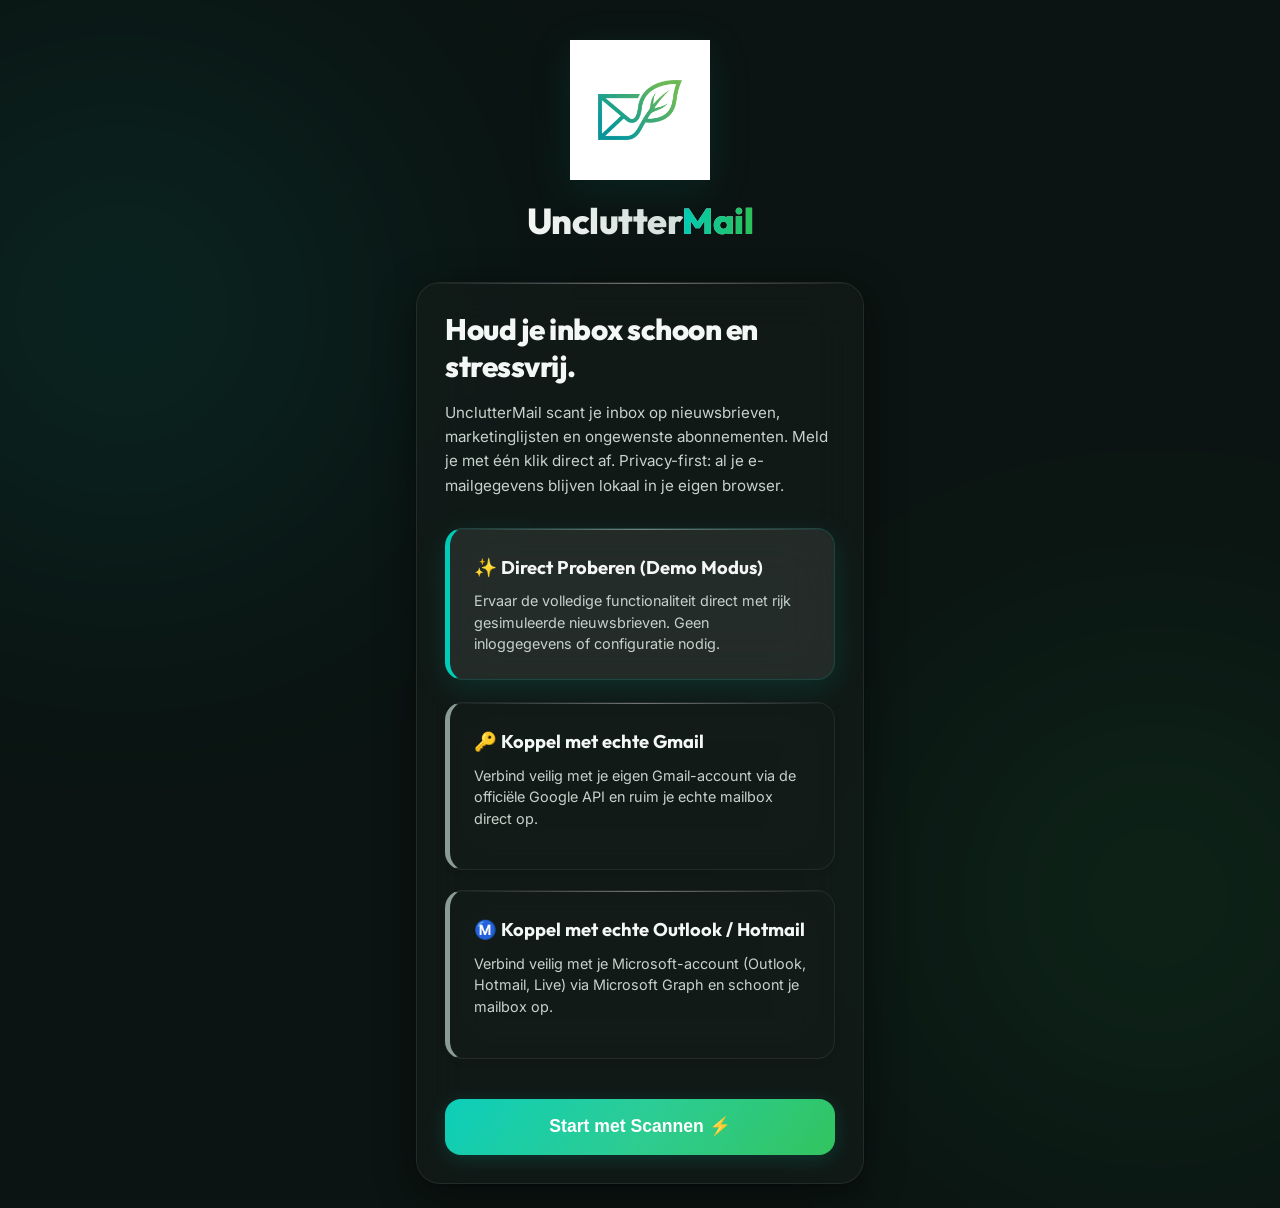
==== index.html @ 7c535f69 "Voeg directe en proactieve Microsoft-foutdiagnose toe bij mislukte of gecancelde Outlook authenticat" ====
<!DOCTYPE html>
<html lang="nl">
<head>
  <meta charset="UTF-8">
  <meta name="viewport" content="width=device-width, initial-scale=1.0">
  <title>UnclutterMail - Jouw Mailbox Nieuwsbrief Scrubber</title>
  <meta name="description" content="Meld je met één klik af van alle ongewenste nieuwsbrieven en herstel je digitale rust. Snel, lokaal en 100% veilig.">
  <link rel="stylesheet" href="styles.css">
  <!-- Google Identity Services SDK voor Gmail integratie -->
  <script src="https://accounts.google.com/gsi/client" async defer></script>
  <!-- Google APIs Client Library voor API interactie zonder CORS-blokkades -->
  <script src="https://apis.google.com/js/api.js" async defer></script>
  <!-- Microsoft Authentication Library (MSAL Browser) voor Live/Outlook integratie -->
  <script src="https://alcdn.msauth.net/browser/2.38.0/js/msal-browser.min.js"></script>
</head>
<body>

  <!-- Confetti Animatie Laag -->
  <div id="confetti-container" class="confetti-layer"></div>

  <div class="app-container">
    
    <!-- Hoofd Header -->
    <header style="display: none;">
      <div class="logo-container">
        <img src="logo.png" alt="UnclutterMail Logo" class="logo-icon-img">
        <div class="logo-text">Unclutter<span>Mail</span></div>
      </div>
      <div style="display: flex; align-items: center; gap: 1rem;">
        <div id="active-mode-badge" class="mode-badge demo">
          <span class="badge-dot">●</span> <span class="badge-text">Demo Modus</span>
        </div>
        <button id="btn-disconnect" class="btn btn-disconnect" style="display: none; padding: 0.4rem 0.8rem; font-size: 0.8rem; border-radius: 10px;">
          Ontkoppelen
        </button>
      </div>
    </header>

    <main>
      
      <!-- 1. WELKOM / CONNECTIE SCHERM -->
      <section id="screen-welcome" class="screen active">
        <div class="logo-hero-container">
          <img src="logo.png" alt="UnclutterMail Logo" class="logo-hero-img">
          <div class="logo-hero-text">Unclutter<span>Mail</span></div>
        </div>

        <div class="glass-card welcome-card">
          <div class="welcome-info">
            <h1>Houd je inbox schoon en stressvrij.</h1>
            <p>
              UnclutterMail scant je inbox op nieuwsbrieven, marketinglijsten en ongewenste abonnementen. Meld je met één klik direct af. Privacy-first: al je e-mailgegevens blijven lokaal in je eigen browser.
            </p>

            <div class="options-panel">
              <!-- OPTIE 1: DEMO MODUS -->
              <div id="opt-demo" class="glass-card auth-option active" style="padding: 1.5rem; cursor: pointer;">
                <div class="auth-title">✨ Direct Proberen (Demo Modus)</div>
                <div class="auth-desc" style="margin-bottom: 0;">
                  Ervaar de volledige functionaliteit direct met rijk gesimuleerde nieuwsbrieven. Geen inloggegevens of configuratie nodig.
                </div>
              </div>

              <!-- OPTIE 2: ECHTE GMAIL KOPPELING -->
              <div id="opt-gmail" class="glass-card auth-option" style="padding: 1.5rem; cursor: pointer;">
                <div class="auth-title">🔑 Koppel met echte Gmail</div>
                <div class="auth-desc" style="margin-bottom: 1rem;">
                  Verbind veilig met je eigen Gmail-account via de officiële Google API en ruim je echte mailbox direct op.
                </div>
                <div id="gmail-setup-fields" style="display: none; animation: fadeIn 0.3s ease-out;">
                  <div class="form-group" style="margin-bottom: 1rem;">
                    <label for="gmail-email-address">Jouw Gmail-adres</label>
                    <div class="input-wrapper">
                      <input type="email" id="gmail-email-address" placeholder="voorbeeld@gmail.com">
                    </div>
                  </div>
                  
                  <div id="gmail-advanced-fields" style="display: none; margin-top: 1rem; border-top: 1px dashed rgba(255,255,255,0.1); padding-top: 1rem;">
                    <div class="form-group" style="margin-bottom: 1rem;">
                      <label for="gmail-client-id">Google OAuth Client-ID (Optioneel)</label>
                      <div class="input-wrapper">
                        <input type="text" id="gmail-client-id" placeholder="Standaard ingebouwde ID actief">
                      </div>
                      <p style="font-size: 0.75rem; color: var(--text-muted); margin-top: 0.35rem;">
                        Laat leeg om de ingebouwde standaard Client-ID te gebruiken. Vul in als je je eigen Google Cloud project wilt koppelen.
                      </p>
                    </div>
                  </div>

                  <div class="advanced-settings-link" data-target="gmail-advanced-fields" style="font-size: 0.8rem; color: var(--color-primary); cursor: pointer; display: inline-flex; align-items: center; gap: 0.25rem; font-weight: 500; margin-top: 0.5rem;">
                    <span>⚙️</span> <span class="toggle-text">Geavanceerde Instellingen</span>
                  </div>
                </div>
              </div>

              <!-- OPTIE 3: ECHTE OUTLOOK KOPPELING -->
              <div id="opt-outlook" class="glass-card auth-option" style="padding: 1.5rem; cursor: pointer;">
                <div class="auth-title">Ⓜ️ Koppel met echte Outlook / Hotmail</div>
                <div class="auth-desc" style="margin-bottom: 1rem;">
                  Verbind veilig met je Microsoft-account (Outlook, Hotmail, Live) via Microsoft Graph en schoont je mailbox op.
                </div>
                
                <div id="outlook-setup-fields" style="display: none; animation: fadeIn 0.3s ease-out;">
                  <div class="form-group" style="margin-bottom: 1rem;">
                    <label for="outlook-email-address">Jouw Microsoft- of Outlook-adres</label>
                    <div class="input-wrapper">
                      <input type="email" id="outlook-email-address" placeholder="voorbeeld@outlook.com">
                    </div>
                  </div>

                  <div id="outlook-advanced-fields" style="display: none; margin-top: 1rem; border-top: 1px dashed rgba(255,255,255,0.1); padding-top: 1rem;">
                    <div class="form-group" style="margin-bottom: 1rem;">
                      <label for="outlook-client-id">Microsoft Application (Client) ID (Optioneel)</label>
                      <div class="input-wrapper">
                        <input type="text" id="outlook-client-id" placeholder="Voer eigen Client-ID in">
                      </div>
                      <p style="font-size: 0.75rem; color: var(--text-muted); margin-top: 0.35rem;">
                        Vul in als je je eigen Azure App Registratie wilt koppelen.
                      </p>
                    </div>

                    <!-- Interactieve Hulp bij 'unauthorized_client' -->
                    <div id="outlook-error-guide-toggle" style="font-size: 0.8rem; color: var(--color-primary); cursor: pointer; display: inline-flex; align-items: center; gap: 0.25rem; font-weight: 500; margin-bottom: 1rem; transition: var(--transition-smooth);">
                      <span>⚠️</span> <span class="toggle-guide-text">Hulp bij 'unauthorized_client' fout</span>
                    </div>

                    <div id="outlook-error-guide-content" style="display: none; font-size: 0.8rem; background: rgba(0, 0, 0, 0.25); border: 1px solid rgba(255, 255, 255, 0.05); padding: 1rem; border-radius: 12px; margin-bottom: 1rem; color: var(--text-secondary); line-height: 1.5; animation: fadeIn 0.3s ease-out;">
                      <p style="font-weight: 600; color: var(--text-primary); margin-bottom: 0.5rem;">Hoe los ik de 'unauthorized_client' fout op?</p>
                      <p style="margin-bottom: 0.75rem;">
                        Als je de melding krijgt dat de client niet bestaat of niet is ingeschakeld voor consumenten, ondersteunt je Azure App Registratie geen persoonlijke Microsoft-accounts. Volg deze stappen:
                      </p>
                      <ol style="padding-left: 1.15rem; display: flex; flex-direction: column; gap: 0.5rem;">
                        <li>
                          Ga naar de <a href="https://portal.azure.com" target="_blank" style="color: var(--color-primary); text-decoration: underline;">Azure Portal</a> &gt; <strong>App Registrations</strong>.
                        </li>
                        <li>
                          Selecteer je applicatie en klik op <strong>Authentication</strong> in het menu links.
                        </li>
                        <li>
                          Kies onder <strong>Supported account types</strong> voor:<br>
                          <span style="color: var(--text-primary); font-weight: 500;">"Accounts in any organizational directory (Any Microsoft Entra ID tenant - Multitenant) and personal Microsoft accounts (e.g. Skype, Xbox)"</span>.
                        </li>
                        <li>
                          Zorg dat onder de platform-configuratie voor <strong>Single-page application (SPA)</strong> de Redirect URI exact staat ingesteld op: <code>http://localhost:5000</code>.
                        </li>
                        <li>
                          Kopieer de <strong>Application (client) ID</strong> en plak hem hierboven.
                        </li>
                      </ol>
                    </div>
                  </div>

                  <div class="advanced-settings-link" data-target="outlook-advanced-fields" style="font-size: 0.8rem; color: var(--color-primary); cursor: pointer; display: inline-flex; align-items: center; gap: 0.25rem; font-weight: 500; margin-top: 0.5rem;">
                    <span>⚙️</span> <span class="toggle-text">Geavanceerde Instellingen</span>
                  </div>
                </div>
              </div>
            </div>

            <div style="margin-top: 2.5rem;">
              <button id="btn-start-scan" class="btn btn-primary btn-block" style="font-size: 1.1rem; padding: 1.1rem 2rem; border-radius: 16px;">
                Start met Scannen ⚡
              </button>
            </div>

            <!-- Fout & Diagnostisch Paneel -->
            <div id="error-diagnostic-card" class="glass-card" style="display: none; margin-top: 1.5rem; border-color: rgba(244, 67, 54, 0.4); background: rgba(244, 67, 54, 0.03); padding: 1.5rem; animation: fadeIn 0.3s ease-out;">
              <h3 style="color: #ff6b6b; font-size: 1.1rem; display: flex; align-items: center; gap: 0.5rem; margin-bottom: 0.5rem;">
                ⚠️ Fout bij het inlezen van e-mails
              </h3>
              <p id="error-msg-text" style="font-size: 0.9rem; color: var(--text-secondary); margin-bottom: 1rem;"></p>
              
              <div id="diagnostic-failed-fetch-tips" style="display: none; font-size: 0.85rem; border-top: 1px solid rgba(255,255,255,0.06); padding-top: 1rem; color: var(--text-secondary);">
                <p style="font-weight: 600; color: var(--text-primary); margin-bottom: 0.5rem;">Hoe los ik 'Failed to fetch' op?</p>
                <ul style="padding-left: 1.25rem; display: flex; flex-direction: column; gap: 0.5rem; line-height: 1.5;">
                  <li>
                    <strong>Ad-blocker / Shield:</strong> Schakel je ad-blocker of 'Brave Shields' uit voor deze pagina (<code>http://localhost:5000</code>). Deze blokkeren vaak externe verbindingen met Google.
                  </li>
                  <li>
                    <strong>Check de URL origin:</strong> Open je de site via exact <a href="http://localhost:5000" style="color: var(--color-primary); text-decoration: underline;">http://localhost:5000</a>? Indien je op <code>http://127.0.0.1:5000</code> of een lokaal bestand (<code>file://</code>) zit, blokkeert Google de aanroep wegens CORS-beveiliging.
                  </li>
                  <li>
                    <strong>Gmail API Actief?</strong> Zorg dat de <strong>Gmail API</strong> expliciet is ingeschakeld in je Google Cloud Project onder 'API Library'.
                  </li>
                  <li>
                    <strong>Gmail Sessie resetten:</strong> Probeer op de knop 'Ontkoppelen' rechtsboven te klikken om je aanmelding opnieuw te starten.
                  </li>
                </ul>
              </div>

              <div id="diagnostic-outlook-tips" style="display: none; font-size: 0.85rem; border-top: 1px solid rgba(255,255,255,0.06); padding-top: 1rem; color: var(--text-secondary);">
                <p style="font-weight: 600; color: var(--text-primary); margin-bottom: 0.5rem;">Hoe los ik deze Microsoft-fout op?</p>
                <ul style="padding-left: 1.25rem; display: flex; flex-direction: column; gap: 0.5rem; line-height: 1.5;">
                  <li>
                    <strong>Consumentenondersteuning inschakelen (unauthorized_client):</strong> Deze fout betekent dat de ingevoerde Client-ID in Azure AD is geregistreerd als <em>Single Tenant</em> of <em>Multitenant (alleen organisatie-accounts)</em> in plaats van ook consumenten-accounts toe te staan.
                  </li>
                  <li>
                    <strong>Stappen in de Azure Portal:</strong>
                    <ol style="padding-left: 1.25rem; margin-top: 0.25rem; display: flex; flex-direction: column; gap: 0.35rem; list-style-type: decimal;">
                      <li>Meld je aan op de <a href="https://portal.azure.com" target="_blank" style="color: var(--color-primary); text-decoration: underline;">Azure Portal</a> en ga naar <strong>App Registrations</strong>.</li>
                      <li>Kies jouw geregistreerde app en klik in het linkermenu op <strong>Authentication</strong>.</li>
                      <li>Scroll naar <strong>Supported account types</strong> en selecteer:<br><span style="color: var(--text-primary); font-weight: 500;">"Accounts in any organizational directory (Any Microsoft Entra ID tenant - Multitenant) and personal Microsoft accounts (e.g. Skype, Xbox)"</span>.</li>
                      <li>Zorg er ook voor dat onder de <strong>Single-page application (SPA)</strong> platform-configuratie de Redirect URI exact staat ingesteld op <code>http://localhost:5000</code>.</li>
                    </ol>
                  </li>
                  <li>
                    <strong>Standaard Client-ID proberen:</strong> Je kunt ook onder <strong>Geavanceerde Instellingen</strong> je eigen Client-ID leegmaken en opstarten om de standaard ingebouwde, werkende app-configuratie te gebruiken!
                  </li>
                </ul>
              </div>
            </div>
          </div>
        </div>
      </section>

      <!-- 2. LIVE SCANNER SCHERM -->
      <section id="screen-scanner" class="screen">
        <div class="glass-card scanner-card">
          <div class="scan-radar">
            <div class="radar-ring"></div>
            <div class="radar-ring"></div>
            <div class="radar-ring"></div>
            <div class="radar-center">✉</div>
          </div>

          <div class="progress-text" id="scan-percent">0%</div>
          <div class="progress-info" id="scan-count">E-mails scannen...</div>

          <div class="scan-progress-bar">
            <div id="scan-progress-fill" class="progress-fill"></div>
          </div>

          <div class="scanning-feed-box">
            <div class="scanning-feed-label">Analyseren van e-mail:</div>
            <div id="scan-subject" class="scanning-subject">Verbinding opbouwen...</div>
          </div>

          <div class="scanning-stats">
            <div class="scanning-stat-item">
              Gevonden Nieuwsbrieven: <span id="scan-found-count">0</span>
            </div>
          </div>
        </div>
      </section>

      <!-- 3. DASHBOARD & ACTIE SCHERM -->
      <section id="screen-dashboard" class="screen">
        <div class="dashboard-grid">
          
          <!-- Statistieken Kaarten -->
          <div class="stats-row">
            <!-- Totaal -->
            <div class="glass-card stat-card">
              <div class="stat-header">
                <span class="stat-label">Gedetecteerd</span>
                <div class="stat-icon">📂</div>
              </div>
              <div class="stat-value" id="stat-total">0</div>
              <span class="stat-label" style="font-size: 0.75rem; margin-top: 0.25rem;">Nieuwsbrieven geïdentificeerd</span>
            </div>

            <!-- Actief -->
            <div class="glass-card stat-card">
              <div class="stat-header">
                <span class="stat-label">Nog Geabonneerd</span>
                <div class="stat-icon">🔔</div>
              </div>
              <div class="stat-value" id="stat-active" style="color: var(--color-primary);">0</div>
              <span class="stat-label" style="font-size: 0.75rem; margin-top: 0.25rem;">Actieve abonnementen</span>
            </div>

            <!-- Uitgeschreven -->
            <div class="glass-card stat-card">
              <div class="stat-header">
                <span class="stat-label">Uitgeschreven</span>
                <div class="stat-icon">✅</div>
              </div>
              <div class="stat-value" id="stat-unsubscribed" style="color: var(--success);">0</div>
              <span class="stat-label" style="font-size: 0.75rem; margin-top: 0.25rem;">Succesvol opgeschoond</span>
            </div>

            <!-- CO2 & Tijd -->
            <div class="glass-card stat-card">
              <div class="stat-header">
                <span class="stat-label">CO₂ Voetafdruk Bespaard</span>
                <div class="stat-icon">🌱</div>
              </div>
              <div class="stat-value" id="stat-co2" style="font-size: 1.8rem; margin-bottom: 0.25rem;">0 g</div>
              <span class="stat-label" style="font-size: 0.75rem;">Minder e-mailopslag & servers</span>
            </div>
          </div>

          <!-- Inbox Layout (Lijst + Zijpaneel) -->
          <div class="inbox-layout">
            
            <!-- LIJST PANEEL -->
            <div class="glass-card newsletter-list-panel">
              <div class="panel-header">
                <div>
                  <h2 class="panel-title">Jouw Nieuwsbrieven</h2>
                  <div id="active-email-display" class="active-email-display"></div>
                </div>
                <div class="filter-tabs">
                  <button class="filter-tab active" data-filter="all">Alle</button>
                  <button class="filter-tab" data-filter="active">Actief</button>
                  <button class="filter-tab" data-filter="unsubscribed">Uitgeschreven</button>
                </div>
              </div>

              <!-- De lijst met nieuwsbrieven -->
              <div id="newsletters-container" class="newsletters-container">
                <!-- Dynamisch gerenderd door ui.js -->
              </div>
            </div>

            <!-- ZIJPANEEL -->
            <div class="clean-center-panel">
              <div class="glass-card quick-clean-box">
                <div class="quick-clean-title" id="quick-clean-title">Snel Opschonen</div>
                <p class="quick-clean-desc" id="quick-clean-desc">
                  Meld je direct af van nieuwsbrieven met de uitschrijfknoppen.
                </p>
                <button id="btn-scan-again" class="btn btn-primary" style="padding: 0.75rem 1.5rem; border-radius: 12px;">
                  Opnieuw Scannen 🔄
                </button>
              </div>

              <!-- Instructies Paneel (Wordt getoond als men in Gmail modus zit of als hulp) -->
              <div class="glass-card" style="padding: 1.75rem;">
                <h3 style="font-family: var(--font-display); font-size: 1.2rem; margin-bottom: 1rem;">ℹ️ Hoe werkt het uitschrijven?</h3>
                <p style="font-size: 0.85rem; color: var(--text-secondary); margin-bottom: 1rem; line-height: 1.5;">
                  Wanneer je op "Uitschrijven" klikt:
                </p>
                <ol style="padding-left: 1.25rem; font-size: 0.85rem; color: var(--text-secondary); display: flex; flex-direction: column; gap: 0.5rem; line-height: 1.5;">
                  <li>
                    <strong>List-Unsubscribe:</strong> UnclutterMail stuurt een veilige, onzichtbare mail of bezoekt de automatische uitschrijflink op de achtergrond.
                  </li>
                  <li>
                    <strong>Direct Opschonen:</strong> In Gmail-modus worden alle e-mails van die afzender direct gearchiveerd en als gelezen gemarkeerd.
                  </li>
                  <li>
                    <strong>Fallback (🔗 Knop):</strong> Als een nieuwsbrief geen automatische header heeft, kun je de link handmatig openen.
                  </li>
                </ol>

              </div>
            </div>

          </div>

        </div>
      </section>

    </main>
  </div>

  <!-- Laad hoofd logica module -->
  <script type="module" src="app.js"></script>
</body>
</html>
---- styles.css ----
/* UnclutterMail - Premium Design Style Sheet */

/* Google Fonts Import */
@import url('https://fonts.googleapis.com/css2?family=Inter:wght@300;400;500;600;700&family=Outfit:wght@400;500;600;700;800&display=swap');

:root {
  /* HSL Color Palette - Obsidian Dark Mode */
  --bg-primary: hsl(165, 30%, 6%);
  --bg-secondary: hsl(165, 25%, 10%);
  --card-bg: rgba(20, 28, 26, 0.65);
  --card-border: rgba(255, 255, 255, 0.08);
  --card-glow: rgba(0, 178, 161, 0.04);
  
  --color-primary: hsl(174, 100%, 40%);      /* Premium Fresh Teal */
  --color-primary-rgb: 0, 178, 161;
  --color-secondary: hsl(138, 65%, 46%);    /* Fresh Leaf Green */
  --color-secondary-rgb: 37, 177, 85;
  --color-accent: hsl(158, 85%, 45%);       /* Vibrant Emerald */
  
  --text-primary: hsl(150, 20%, 96%);
  --text-secondary: hsl(150, 12%, 80%);
  --text-muted: hsl(165, 8%, 58%);
  
  --success: hsl(138, 65%, 42%);
  --warning: hsl(38, 92%, 50%);
  --danger: hsl(350, 85%, 55%);
  
  --font-display: 'Outfit', -apple-system, BlinkMacSystemFont, sans-serif;
  --font-body: 'Inter', -apple-system, BlinkMacSystemFont, sans-serif;
  
  --transition-smooth: all 0.35s cubic-bezier(0.25, 0.8, 0.25, 1);
  --transition-bounce: all 0.5s cubic-bezier(0.175, 0.885, 0.32, 1.275);
}

/* Base Styles */
* {
  box-sizing: border-box;
  margin: 0;
  padding: 0;
}

body {
  background-color: var(--bg-primary);
  color: var(--text-primary);
  font-family: var(--font-body);
  min-height: 100vh;
  overflow-x: hidden;
  line-height: 1.6;
  position: relative;
}

/* Background Glowing Orbs */
body::before, body::after {
  content: "";
  position: absolute;
  width: 500px;
  height: 500px;
  border-radius: 50%;
  pointer-events: none;
  z-index: -1;
  filter: blur(140px);
  opacity: 0.25; /* Iets verhoogd voor een prachtig, subtiel kleureffect in de achtergrond */
}

body::before {
  top: 5%;
  left: -10%;
  background: radial-gradient(circle, var(--color-primary) 0%, transparent 80%);
}

body::after {
  bottom: 5%;
  right: -10%;
  background: radial-gradient(circle, var(--color-secondary) 0%, transparent 80%);
}

/* Layout */
.app-container {
  max-width: 480px;
  margin: 0 auto;
  padding: 1.5rem 1rem;
}

/* Header Component */
header {
  display: flex;
  justify-content: space-between;
  align-items: center;
  margin-bottom: 2rem;
  padding-bottom: 1.25rem;
  border-bottom: 1px solid var(--card-border);
}

.logo-container {
  display: flex;
  align-items: center;
  gap: 0.75rem;
}

.logo-icon {
  width: 40px;
  height: 40px;
  background: linear-gradient(135deg, var(--color-primary), var(--color-secondary));
  border-radius: 12px;
  display: flex;
  align-items: center;
  justify-content: center;
  font-size: 1.5rem;
  font-weight: 800;
  color: #ffffff; /* Wit in plaats van de donkere achtergrondkleur voor maximaal contrast */
  box-shadow: 0 4px 20px rgba(0, 178, 161, 0.2);
}

.logo-icon-img {
  width: 44px;
  height: 44px;
  border-radius: 12px;
  box-shadow: 0 6px 16px rgba(0, 178, 161, 0.16);
  object-fit: cover;
  transition: transform 0.3s cubic-bezier(0.175, 0.885, 0.32, 1.275);
}

.logo-container:hover .logo-icon-img {
  transform: scale(1.08) rotate(2deg);
  box-shadow: 0 8px 24px rgba(0, 178, 161, 0.25);
}

.logo-text {
  font-family: var(--font-display);
  font-size: 1.75rem;
  font-weight: 800;
  letter-spacing: -0.5px;
  background: linear-gradient(to right, var(--text-primary), var(--text-secondary));
  -webkit-background-clip: text;
  -webkit-text-fill-color: transparent;
}

.logo-text span {
  background: linear-gradient(to right, var(--color-primary), var(--color-secondary));
  -webkit-background-clip: text;
  -webkit-text-fill-color: transparent;
}

.mode-badge {
  background: rgba(255, 255, 255, 0.05);
  border: 1px solid var(--card-border);
  padding: 0.5rem 1rem;
  border-radius: 20px;
  font-size: 0.85rem;
  font-weight: 600;
  display: flex;
  align-items: center;
  gap: 0.5rem;
}

.mode-badge.gmail {
  border-color: rgba(244, 67, 54, 0.3);
  color: #ff6b6b;
  box-shadow: 0 0 10px rgba(244, 67, 54, 0.1);
}

.mode-badge.demo {
  border-color: rgba(0, 178, 161, 0.3);
  color: var(--color-primary);
  box-shadow: 0 0 10px rgba(0, 178, 161, 0.1);
}

.mode-badge.outlook {
  border-color: rgba(0, 120, 212, 0.3);
  color: #0078d4;
  box-shadow: 0 0 10px rgba(0, 120, 212, 0.1);
}

/* State Screens */
.screen {
  display: none;
  animation: fadeIn 0.4s ease-out forwards;
}

.screen.active {
  display: block;
}

/* Glassmorphism Cards */
.glass-card {
  background: var(--card-bg);
  border: 1px solid var(--card-border);
  border-radius: 24px;
  padding: 1.75rem;
  backdrop-filter: blur(24px);
  -webkit-backdrop-filter: blur(24px);
  box-shadow: 0 10px 40px 0 rgba(0, 0, 0, 0.45), 0 1px 3px 0 rgba(0, 0, 0, 0.25);
  transition: var(--transition-smooth);
  position: relative;
  overflow: hidden;
}

.glass-card::before {
  content: "";
  position: absolute;
  top: 0;
  left: 0;
  right: 0;
  height: 1px;
  background: linear-gradient(to right, transparent, rgba(255, 255, 255, 0.4), transparent);
}

/* Welcome Screen */
.logo-hero-container {
  display: flex;
  flex-direction: column;
  align-items: center;
  justify-content: center;
  margin-top: 1rem;
  margin-bottom: 2rem;
  text-align: center;
}

.logo-hero-img {
  width: 140px;
  height: 140px;
  object-fit: contain;
  margin-bottom: 0.75rem;
  filter: drop-shadow(0 10px 20px rgba(0, 178, 161, 0.1));
  animation: float 6s ease-in-out infinite alternate;
}

.logo-hero-text {
  font-family: var(--font-display);
  font-size: 2.25rem;
  font-weight: 800;
  letter-spacing: -0.5px;
  background: linear-gradient(to right, var(--text-primary), var(--text-secondary));
  -webkit-background-clip: text;
  -webkit-text-fill-color: transparent;
}

.logo-hero-text span {
  background: linear-gradient(to right, var(--color-primary), var(--color-secondary));
  -webkit-background-clip: text;
  -webkit-text-fill-color: transparent;
}

.welcome-card {
  padding: 1.75rem;
  border-radius: 24px;
}

.welcome-info h1 {
  font-family: var(--font-display);
  font-size: 1.85rem;
  font-weight: 800;
  line-height: 1.25;
  margin-bottom: 1rem;
  letter-spacing: -0.5px;
}

.welcome-info p {
  color: var(--text-secondary);
  font-size: 0.95rem;
  line-height: 1.6;
  margin-bottom: 2rem;
}

.options-panel {
  display: flex;
  flex-direction: column;
  gap: 1.25rem;
}

.auth-option {
  border: 1px solid var(--card-border);
  border-left: 5px solid var(--text-muted);
  border-radius: 18px;
  padding: 1.5rem;
  cursor: pointer;
  transition: var(--transition-bounce);
  background: var(--card-bg);
  box-shadow: 0 4px 12px rgba(0, 0, 0, 0.02);
}

.auth-option:hover {
  transform: translateY(-1px);
  box-shadow: 0 6px 16px rgba(0, 0, 0, 0.04);
}

.auth-option.active {
  border-color: rgba(0, 178, 161, 0.2);
  border-left: 5px solid var(--color-primary);
  background: rgba(255, 255, 255, 0.08);
  box-shadow: 0 8px 30px rgba(0, 178, 161, 0.15);
  transform: translateY(-2px);
}

.auth-title {
  font-family: var(--font-display);
  font-size: 1.15rem;
  font-weight: 700;
  margin-bottom: 0.5rem;
  color: var(--text-primary);
}

.auth-desc {
  color: var(--text-secondary);
  font-size: 0.9rem;
  line-height: 1.5;
  margin-bottom: 0.5rem;
}

/* Inputs & Forms */
.form-group {
  margin-bottom: 1.5rem;
}

label {
  display: block;
  font-size: 0.85rem;
  font-weight: 600;
  text-transform: uppercase;
  letter-spacing: 0.5px;
  color: var(--text-muted);
  margin-bottom: 0.5rem;
}

.input-wrapper {
  position: relative;
}

input[type="text"], input[type="email"] {
  width: 100%;
  background: rgba(0, 0, 0, 0.25);
  border: 1px solid var(--card-border);
  padding: 0.85rem 1.25rem;
  border-radius: 12px;
  color: var(--text-primary);
  font-family: var(--font-body);
  font-size: 0.95rem;
  transition: var(--transition-smooth);
}

input[type="text"]:focus, input[type="email"]:focus {
  outline: none;
  border-color: var(--color-primary);
  box-shadow: 0 0 15px rgba(0, 178, 161, 0.15);
}

/* Specifieke styling voor de e-mailinvoervelden om deze groter en uiterst netjes te maken */
#gmail-email-address, #outlook-email-address {
  padding: 1.1rem 1.5rem;
  font-size: 1.15rem;
  border-radius: 14px;
  border: 1.5px solid rgba(0, 178, 161, 0.25);
  background: rgba(0, 0, 0, 0.35);
  box-shadow: 0 4px 10px rgba(0, 0, 0, 0.15), inset 0 2px 4px rgba(0, 0, 0, 0.05);
  font-weight: 500;
  letter-spacing: 0.25px;
  transition: all 0.3s cubic-bezier(0.4, 0, 0.2, 1);
}

#gmail-email-address:focus, #outlook-email-address:focus {
  border-color: var(--color-primary);
  background: rgba(0, 0, 0, 0.55);
  box-shadow: 0 8px 20px rgba(0, 178, 161, 0.2), inset 0 2px 4px rgba(0, 0, 0, 0.05);
  transform: translateY(-1px);
}

/* Buttons */
.btn {
  background: rgba(255, 255, 255, 0.06);
  border: 1px solid var(--card-border);
  color: var(--text-primary);
  padding: 0.85rem 1.75rem;
  border-radius: 14px;
  font-weight: 600;
  font-size: 1rem;
  cursor: pointer;
  display: inline-flex;
  align-items: center;
  justify-content: center;
  gap: 0.75rem;
  transition: var(--transition-bounce);
  position: relative;
  overflow: hidden;
}

.btn::after {
  content: "";
  position: absolute;
  top: 0;
  left: -50%;
  width: 200%;
  height: 100%;
  background: linear-gradient(to right, transparent, rgba(255, 255, 255, 0.1), transparent);
  transform: skewX(-20deg);
  transition: 0.75s;
}

.btn:hover::after {
  left: 120%;
}

.btn:hover {
  transform: translateY(-2px);
  box-shadow: 0 6px 15px rgba(0, 0, 0, 0.2);
}

.btn:active {
  transform: translateY(0);
}

.btn-primary {
  background: linear-gradient(135deg, var(--color-primary), var(--color-secondary));
  color: #ffffff; /* Contrastkleur wit */
  border: none;
  font-weight: 700;
  box-shadow: 0 4px 20px rgba(0, 178, 161, 0.2);
}

.btn-primary:hover {
  box-shadow: 0 6px 25px rgba(0, 178, 161, 0.35);
}

.btn-block {
  width: 100%;
}

.btn-disconnect {
  background: rgba(244, 67, 54, 0.05);
  border-color: rgba(244, 67, 54, 0.2);
  color: #ff6b6b;
}

.btn-disconnect:hover {
  background: rgba(244, 67, 54, 0.12);
}

/* Scanner Screen */
.scanner-card {
  text-align: center;
  max-width: 600px;
  margin: 4rem auto;
}

.scan-radar {
  width: 150px;
  height: 150px;
  margin: 0 auto 2.5rem;
  position: relative;
  display: flex;
  align-items: center;
  justify-content: center;
}

.radar-ring {
  position: absolute;
  border-radius: 50%;
  border: 1px solid var(--color-primary);
  opacity: 0;
  animation: pulseRadar 3s cubic-bezier(0.1, 0.8, 0.3, 1) infinite;
}

.radar-ring:nth-child(1) { animation-delay: 0s; }
.radar-ring:nth-child(2) { animation-delay: 1s; }
.radar-ring:nth-child(3) { animation-delay: 2s; }

.radar-center {
  width: 70px;
  height: 70px;
  background: linear-gradient(135deg, var(--color-primary), var(--color-secondary));
  border-radius: 50%;
  display: flex;
  align-items: center;
  justify-content: center;
  font-size: 2.25rem;
  color: #ffffff; /* Wit in plaats van donkerblauw */
  box-shadow: 0 0 30px rgba(0, 178, 161, 0.3);
  z-index: 2;
  animation: rotateGlow 8s linear infinite;
}

.progress-text {
  font-family: var(--font-display);
  font-size: 2.5rem;
  font-weight: 800;
  margin-bottom: 0.5rem;
}

.progress-info {
  color: var(--text-secondary);
  margin-bottom: 2rem;
}

.scan-progress-bar {
  width: 100%;
  height: 6px;
  background: rgba(255, 255, 255, 0.05);
  border-radius: 3px;
  overflow: hidden;
  margin-bottom: 2.5rem;
}

.progress-fill {
  height: 100%;
  background: linear-gradient(to right, var(--color-primary), var(--color-secondary));
  width: 0%;
  border-radius: 3px;
  transition: width 0.2s ease-out;
  box-shadow: 0 0 10px var(--color-primary);
}

.scanning-feed-box {
  background: rgba(255, 255, 255, 0.02);
  border: 1px solid var(--card-border);
  padding: 1.25rem;
  border-radius: 16px;
  min-height: 120px;
  display: flex;
  flex-direction: column;
  justify-content: center;
  align-items: center;
  overflow: hidden;
}

.scanning-feed-label {
  font-size: 0.75rem;
  color: var(--text-muted);
  text-transform: uppercase;
  letter-spacing: 1px;
  margin-bottom: 0.5rem;
}

.scanning-subject {
  color: var(--text-primary);
  font-size: 0.95rem;
  font-weight: 500;
  text-align: center;
  white-space: nowrap;
  text-overflow: ellipsis;
  overflow: hidden;
  max-width: 100%;
  animation: feedSlide 0.3s ease-out;
}

.scanning-stats {
  margin-top: 1.5rem;
  display: flex;
  justify-content: center;
  gap: 2rem;
  font-size: 0.9rem;
}

.scanning-stat-item span {
  color: var(--color-primary);
  font-weight: 700;
}

/* Dashboard Screen */
.dashboard-grid {
  display: flex;
  flex-direction: column;
  gap: 1.5rem;
}

/* Stats Row */
.stats-row {
  display: grid;
  grid-template-columns: 1fr 1fr;
  gap: 0.75rem;
}

.stat-card {
  padding: 1rem;
  display: flex;
  flex-direction: column;
  justify-content: space-between;
  min-height: 120px;
  border-radius: 20px;
}

.stat-header {
  display: flex;
  justify-content: space-between;
  align-items: center;
  margin-bottom: 0.5rem;
}

.stat-icon {
  width: 32px;
  height: 32px;
  border-radius: 8px;
  background: rgba(255, 255, 255, 0.05);
  display: flex;
  align-items: center;
  justify-content: center;
  font-size: 1rem;
}

.stat-card:nth-child(1) .stat-icon { background: rgba(0, 178, 161, 0.1); color: var(--color-primary); }
.stat-card:nth-child(2) .stat-icon { background: rgba(37, 177, 85, 0.1); color: var(--color-secondary); }
.stat-card:nth-child(3) .stat-icon { background: rgba(76, 175, 80, 0.1); color: var(--success); }
.stat-card:nth-child(4) .stat-icon { background: rgba(255, 107, 107, 0.1); color: var(--color-accent); }

.stat-value {
  font-family: var(--font-display);
  font-size: 1.6rem;
  font-weight: 800;
  line-height: 1.2;
  margin-bottom: 0.15rem;
}

.stat-label {
  color: var(--text-secondary);
  font-size: 0.75rem;
  line-height: 1.3;
}

/* Inbox Actions Layout */
.inbox-layout {
  display: flex;
  flex-direction: column;
  gap: 1.5rem;
}

/* Newsletter List Panel */
.newsletter-list-panel {
  display: flex;
  flex-direction: column;
  padding: 1.25rem !important;
}

.panel-header {
  display: flex;
  flex-direction: column;
  align-items: stretch;
  margin-bottom: 1.5rem;
  gap: 1rem;
}

.panel-title {
  font-family: var(--font-display);
  font-size: 1.35rem;
  font-weight: 700;
}

.active-email-display {
  font-size: 0.85rem;
  color: var(--text-secondary);
  margin-top: 0.15rem;
  font-weight: 500;
  display: flex;
  align-items: center;
  gap: 0.35rem;
  opacity: 0.85;
}

.filter-tabs {
  display: flex;
  background: rgba(255, 255, 255, 0.04);
  border: 1px solid var(--card-border);
  padding: 0.2rem;
  border-radius: 12px;
  width: 100%;
}

.filter-tab {
  flex: 1;
  background: transparent;
  border: none;
  color: var(--text-muted);
  padding: 0.5rem 0.25rem;
  border-radius: 9px;
  font-size: 0.8rem;
  font-weight: 600;
  cursor: pointer;
  transition: var(--transition-smooth);
  text-align: center;
}

.filter-tab.active {
  background: var(--color-primary);
  color: #ffffff;
  box-shadow: 0 2px 8px rgba(0, 178, 161, 0.2);
}

/* Newsletter List items */
.newsletters-container {
  display: flex;
  flex-direction: column;
  gap: 1rem;
  max-height: 550px;
  overflow-y: auto;
  padding-right: 0.25rem;
}

/* Custom Scrollbar */
.newsletters-container::-webkit-scrollbar {
  width: 5px;
}

.newsletters-container::-webkit-scrollbar-track {
  background: rgba(255, 255, 255, 0.02);
  border-radius: 3px;
}

.newsletters-container::-webkit-scrollbar-thumb {
  background: rgba(0, 178, 161, 0.1);
  border-radius: 3px;
}

.newsletters-container::-webkit-scrollbar-thumb:hover {
  background: rgba(0, 178, 161, 0.2);
}

.newsletter-item {
  display: flex;
  flex-direction: column;
  align-items: stretch;
  gap: 0.85rem;
  padding: 1.25rem;
  background: rgba(255, 255, 255, 0.03);
  border: 1px solid var(--card-border);
  border-radius: 18px;
  transition: var(--transition-bounce);
  animation: slideInUp 0.3s ease-out forwards;
}

.newsletter-item:hover {
  border-color: rgba(0, 178, 161, 0.25);
  background: rgba(255, 255, 255, 0.06);
  transform: translateY(-1px);
}

.newsletter-info {
  flex: none;
  min-width: 0;
  padding-right: 0;
}

.newsletter-sender-row {
  display: flex;
  flex-direction: column;
  align-items: flex-start;
  gap: 0.15rem;
  margin-bottom: 0.35rem;
}

.newsletter-sender {
  font-family: var(--font-display);
  font-size: 1.05rem;
  font-weight: 700;
  color: var(--text-primary);
  white-space: nowrap;
  overflow: hidden;
  text-overflow: ellipsis;
  max-width: 100%;
}

.newsletter-email {
  color: var(--text-muted);
  font-size: 0.8rem;
  white-space: nowrap;
  overflow: hidden;
  text-overflow: ellipsis;
  max-width: 100%;
}

.newsletter-subject {
  color: var(--text-secondary);
  font-size: 0.85rem;
  line-height: 1.4;
  white-space: normal;
  display: -webkit-box;
  -webkit-line-clamp: 2;
  -webkit-box-orient: vertical;
  overflow: hidden;
}

.tag {
  font-size: 0.72rem;
  font-weight: 700;
  padding: 0.25rem 0.6rem;
  border-radius: 8px;
  text-transform: uppercase;
}

.tag-freq {
  background: rgba(0, 178, 161, 0.08);
  color: var(--color-primary);
  border: 1px solid rgba(0, 178, 161, 0.15);
}

.tag-score {
  background: rgba(255, 107, 107, 0.08);
  color: #ff6b6b;
  border: 1px solid rgba(255, 107, 107, 0.15);
}

.tag-success {
  background: rgba(76, 175, 80, 0.08);
  color: #81c784;
  border: 1px solid rgba(76, 175, 80, 0.15);
}

/* Actions Block */
.newsletter-actions {
  display: flex;
  align-items: center;
  gap: 0.5rem;
  width: 100%;
  margin-top: 0.25rem;
}

.btn-unsub {
  flex: 1;
  height: 52px;
  background: linear-gradient(135deg, var(--color-primary), var(--color-secondary));
  color: #ffffff;
  border: none;
  font-size: 0.95rem;
  font-weight: 700;
  border-radius: 14px;
  cursor: pointer;
  display: inline-flex;
  align-items: center;
  justify-content: center;
  gap: 0.5rem;
  box-shadow: 0 4px 12px rgba(0, 178, 161, 0.12);
  transition: var(--transition-bounce);
}

.btn-unsub:hover {
  transform: translateY(-2px);
  box-shadow: 0 6px 18px rgba(0, 178, 161, 0.22);
}

.btn-unsub:active {
  transform: translateY(0);
}

.newsletter-actions .btn {
  width: 52px;
  height: 52px;
  padding: 0;
  display: flex;
  align-items: center;
  justify-content: center;
  border-radius: 14px;
  background: rgba(255, 255, 255, 0.04);
  border: 1px solid var(--card-border);
  font-size: 1.15rem;
  flex-shrink: 0;
  transition: var(--transition-bounce);
}

.newsletter-actions .btn:hover {
  background: rgba(255, 255, 255, 0.08);
  transform: translateY(-2px);
}

.newsletter-item.unsubscribed {
  opacity: 0.55;
  border-color: rgba(76, 175, 80, 0.2);
  background: rgba(76, 175, 80, 0.02);
}

.unsubscribed-check {
  width: 100%;
  height: 52px;
  display: flex;
  align-items: center;
  justify-content: center;
  background: rgba(76, 175, 80, 0.08);
  border: 1px solid rgba(76, 175, 80, 0.2);
  border-radius: 14px;
  color: var(--success);
  font-weight: 700;
  font-size: 0.95rem;
  gap: 0.5rem;
}

/* Cleaning Center Panel */
.clean-center-panel {
  display: flex;
  flex-direction: column;
  gap: 1.5rem;
}

.quick-clean-box {
  background: linear-gradient(135deg, rgba(37, 177, 85, 0.08) 0%, rgba(0, 178, 161, 0.08) 100%);
  border: 1px solid rgba(0, 178, 161, 0.15);
  border-radius: 20px;
  padding: 1.75rem;
  text-align: center;
}

.quick-clean-title {
  font-family: var(--font-display);
  font-size: 1.25rem;
  font-weight: 700;
  margin-bottom: 0.5rem;
}

.quick-clean-desc {
  color: var(--text-secondary);
  font-size: 0.9rem;
  margin-bottom: 1.5rem;
}

.setup-instructions {
  margin-top: 1rem;
  border-top: 1px solid var(--card-border);
  padding-top: 1.5rem;
}

.setup-instructions h4 {
  font-family: var(--font-display);
  font-size: 1rem;
  margin-bottom: 0.75rem;
}

.setup-instructions ol {
  padding-left: 1.25rem;
  color: var(--text-secondary);
  font-size: 0.85rem;
  display: flex;
  flex-direction: column;
  gap: 0.5rem;
}

.setup-instructions a {
  color: var(--color-primary);
  text-decoration: none;
}

.setup-instructions a:hover {
  text-decoration: underline;
}

/* Confetti Overlay */
.confetti-layer {
  position: fixed;
  top: 0;
  left: 0;
  width: 100vw;
  height: 100vh;
  pointer-events: none;
  z-index: 999;
  display: none;
}

/* Animations */
@keyframes fadeIn {
  from { opacity: 0; transform: translateY(15px); }
  to { opacity: 1; transform: translateY(0); }
}

@keyframes float {
  0% { transform: translateY(0px) rotate(0deg); }
  100% { transform: translateY(-15px) rotate(5deg); }
}

@keyframes pulseRadar {
  0% { width: 0px; height: 0px; opacity: 0.8; }
  100% { width: 220px; height: 220px; opacity: 0; }
}

@keyframes rotateGlow {
  0% { transform: rotate(0deg); box-shadow: 0 0 25px rgba(0, 178, 161, 0.25); }
  50% { box-shadow: 0 0 45px rgba(37, 177, 85, 0.45); }
  100% { transform: rotate(360deg); box-shadow: 0 0 25px rgba(0, 178, 161, 0.25); }
}

@keyframes feedSlide {
  from { opacity: 0; transform: translateY(10px); }
  to { opacity: 1; transform: translateY(0); }
}

@keyframes slideInUp {
  from { opacity: 0; transform: translateY(20px); }
  to { opacity: 1; transform: translateY(0); }
}
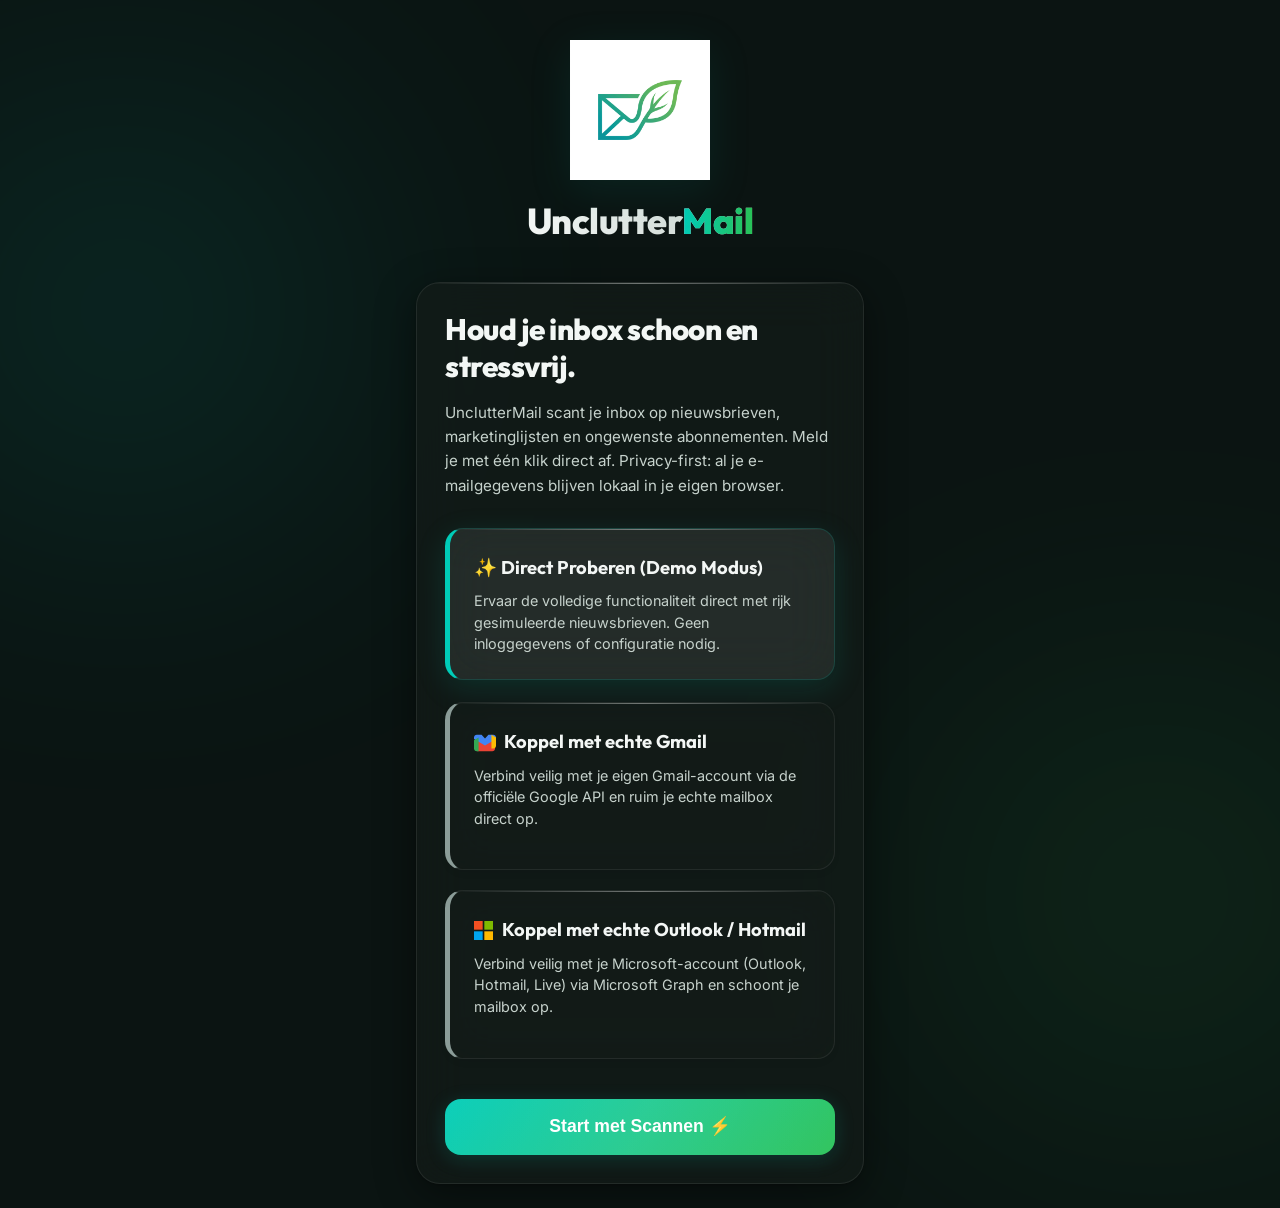
==== commit 3c1fdd3a: "Vervang emoji's door premium inline vector SVG's van Google Gmail en Microsoft" ====
--- a/index.html
+++ b/index.html
@@ -63,7 +63,15 @@
 
               <!-- OPTIE 2: ECHTE GMAIL KOPPELING -->
               <div id="opt-gmail" class="glass-card auth-option" style="padding: 1.5rem; cursor: pointer;">
-                <div class="auth-title">🔑 Koppel met echte Gmail</div>
+                <div class="auth-title" style="display: flex; align-items: center; gap: 0.5rem;">
+                  <svg xmlns="http://www.w3.org/2000/svg" viewBox="0 0 48 48" width="22" height="22" style="flex-shrink: 0; vertical-align: middle;">
+                    <path fill="#EA4335" d="M24 28.182L3.159 13.91C2.425 14.869 2 16.082 2 17.41V38c0 3.3 2.7 6 6 6h32c3.3 0 6-2.7 6-6V17.41c0-1.328-.425-2.541-1.159-3.5L24 28.182z"/>
+                    <path fill="#4285F4" d="M42 8H31.5L24 16.5 16.5 8H6c-3.3 0-6 2.7-6 6v3.41l24 14.182 24-14.182V14c0-3.3-2.7-6-6-6z"/>
+                    <path fill="#34A853" d="M0 14v24c0 3.3 2.7 6 6 6h4v-30l-10 6z"/>
+                    <path fill="#FBBC05" d="M48 14l-10-6v30h4c3.3 0 6-2.7 6-6V14z"/>
+                  </svg>
+                  <span>Koppel met echte Gmail</span>
+                </div>
                 <div class="auth-desc" style="margin-bottom: 1rem;">
                   Verbind veilig met je eigen Gmail-account via de officiële Google API en ruim je echte mailbox direct op.
                 </div>
@@ -95,7 +103,15 @@
 
               <!-- OPTIE 3: ECHTE OUTLOOK KOPPELING -->
               <div id="opt-outlook" class="glass-card auth-option" style="padding: 1.5rem; cursor: pointer;">
-                <div class="auth-title">Ⓜ️ Koppel met echte Outlook / Hotmail</div>
+                <div class="auth-title" style="display: flex; align-items: center; gap: 0.55rem;">
+                  <svg xmlns="http://www.w3.org/2000/svg" viewBox="0 0 23 23" width="19" height="19" style="flex-shrink: 0; vertical-align: middle;">
+                    <rect x="0" y="0" width="10.5" height="10.5" fill="#F25022"/>
+                    <rect x="12.5" y="0" width="10.5" height="10.5" fill="#7FBA00"/>
+                    <rect x="0" y="12.5" width="10.5" height="10.5" fill="#00A4EF"/>
+                    <rect x="12.5" y="12.5" width="10.5" height="10.5" fill="#FFB900"/>
+                  </svg>
+                  <span>Koppel met echte Outlook / Hotmail</span>
+                </div>
                 <div class="auth-desc" style="margin-bottom: 1rem;">
                   Verbind veilig met je Microsoft-account (Outlook, Hotmail, Live) via Microsoft Graph en schoont je mailbox op.
                 </div>
@@ -109,6 +125,20 @@
                   </div>
 
                   <div id="outlook-advanced-fields" style="display: none; margin-top: 1rem; border-top: 1px dashed rgba(255,255,255,0.1); padding-top: 1rem;">
+                    <div class="form-group" style="margin-bottom: 1rem;">
+                      <label for="outlook-authority-type">Account Type (Microsoft Autoriteit)</label>
+                      <div class="input-wrapper">
+                        <select id="outlook-authority-type" style="width: 100%; cursor: pointer;">
+                          <option value="consumers" selected>Persoonlijk Microsoft account (Outlook/Hotmail/Live)</option>
+                          <option value="common">Beide / Organisatie &amp; Persoonlijk (Common)</option>
+                          <option value="organizations">Alleen Werk / School account (Organisaties)</option>
+                        </select>
+                      </div>
+                      <p style="font-size: 0.75rem; color: var(--text-muted); margin-top: 0.35rem;">
+                        Voor consumenten-e-mail is 'Persoonlijk' de juiste instelling. Wijzig dit als je Azure App alleen werkaccounts ondersteunt.
+                      </p>
+                    </div>
+
                     <div class="form-group" style="margin-bottom: 1rem;">
                       <label for="outlook-client-id">Microsoft Application (Client) ID (Optioneel)</label>
                       <div class="input-wrapper">
--- a/styles.css
+++ b/styles.css
@@ -326,7 +326,7 @@
   position: relative;
 }
 
-input[type="text"], input[type="email"] {
+input[type="text"], input[type="email"], select {
   width: 100%;
   background: rgba(0, 0, 0, 0.25);
   border: 1px solid var(--card-border);
@@ -338,10 +338,15 @@
   transition: var(--transition-smooth);
 }
 
-input[type="text"]:focus, input[type="email"]:focus {
+input[type="text"]:focus, input[type="email"]:focus, select:focus {
   outline: none;
   border-color: var(--color-primary);
   box-shadow: 0 0 15px rgba(0, 178, 161, 0.15);
+}
+
+select option {
+  background: hsl(165, 25%, 10%);
+  color: var(--text-primary);
 }
 
 /* Specifieke styling voor de e-mailinvoervelden om deze groter en uiterst netjes te maken */
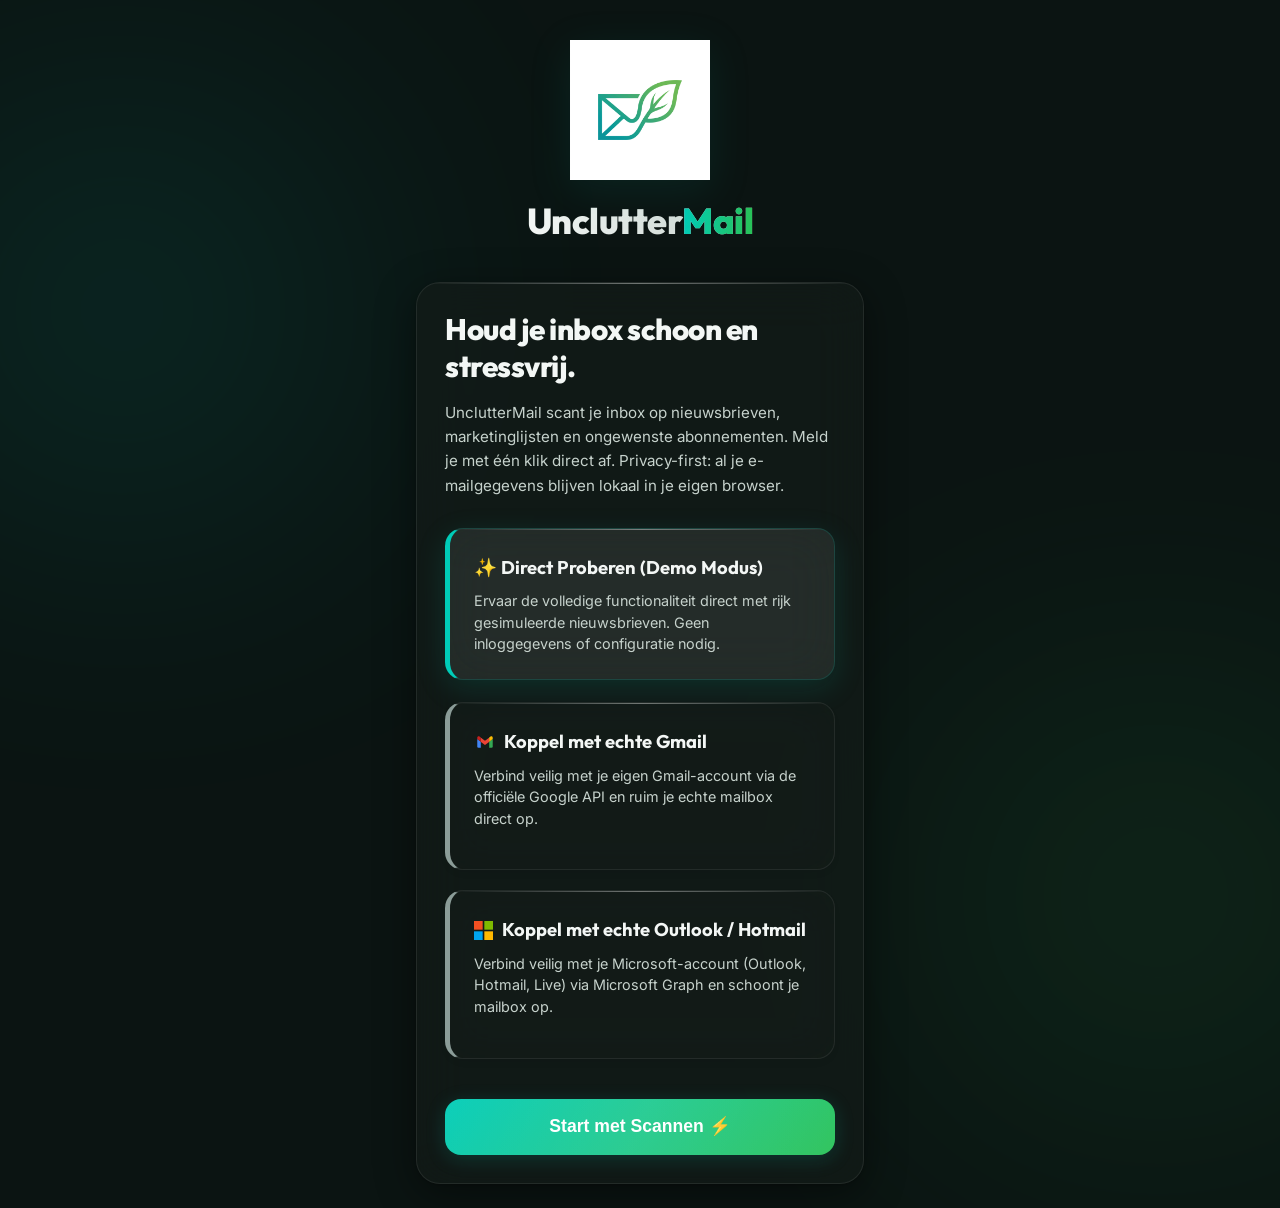
==== commit de59f327: "style: replace old Gmail envelope icon with modern official multi-color vector SVG in index.html and" ====
--- a/index.html
+++ b/index.html
@@ -64,11 +64,12 @@
               <!-- OPTIE 2: ECHTE GMAIL KOPPELING -->
               <div id="opt-gmail" class="glass-card auth-option" style="padding: 1.5rem; cursor: pointer;">
                 <div class="auth-title" style="display: flex; align-items: center; gap: 0.5rem;">
-                  <svg xmlns="http://www.w3.org/2000/svg" viewBox="0 0 48 48" width="22" height="22" style="flex-shrink: 0; vertical-align: middle;">
-                    <path fill="#EA4335" d="M24 28.182L3.159 13.91C2.425 14.869 2 16.082 2 17.41V38c0 3.3 2.7 6 6 6h32c3.3 0 6-2.7 6-6V17.41c0-1.328-.425-2.541-1.159-3.5L24 28.182z"/>
-                    <path fill="#4285F4" d="M42 8H31.5L24 16.5 16.5 8H6c-3.3 0-6 2.7-6 6v3.41l24 14.182 24-14.182V14c0-3.3-2.7-6-6-6z"/>
-                    <path fill="#34A853" d="M0 14v24c0 3.3 2.7 6 6 6h4v-30l-10 6z"/>
-                    <path fill="#FBBC05" d="M48 14l-10-6v30h4c3.3 0 6-2.7 6-6V14z"/>
+                  <svg xmlns="http://www.w3.org/2000/svg" viewBox="0 0 512 512" width="22" height="22" style="flex-shrink: 0; vertical-align: middle;">
+                    <path d="M158 391v-142l-82-63V361q0 30 30 30" fill="#4285F4"/>
+                    <path d="M154 248l102 77l102-77v-98l-102 77l-102-77" fill="#EA4335"/>
+                    <path d="M354 391v-142l82-63V361q0 30-30 30" fill="#34A853"/>
+                    <path d="M76 188l82 63v-98l-30-23c-27-21-52 0-52 26" fill="#C5221F"/>
+                    <path d="M436 188l-82 63v-98l30-23c27-21 52 0 52 26" fill="#FBBC05"/>
                   </svg>
                   <span>Koppel met echte Gmail</span>
                 </div>
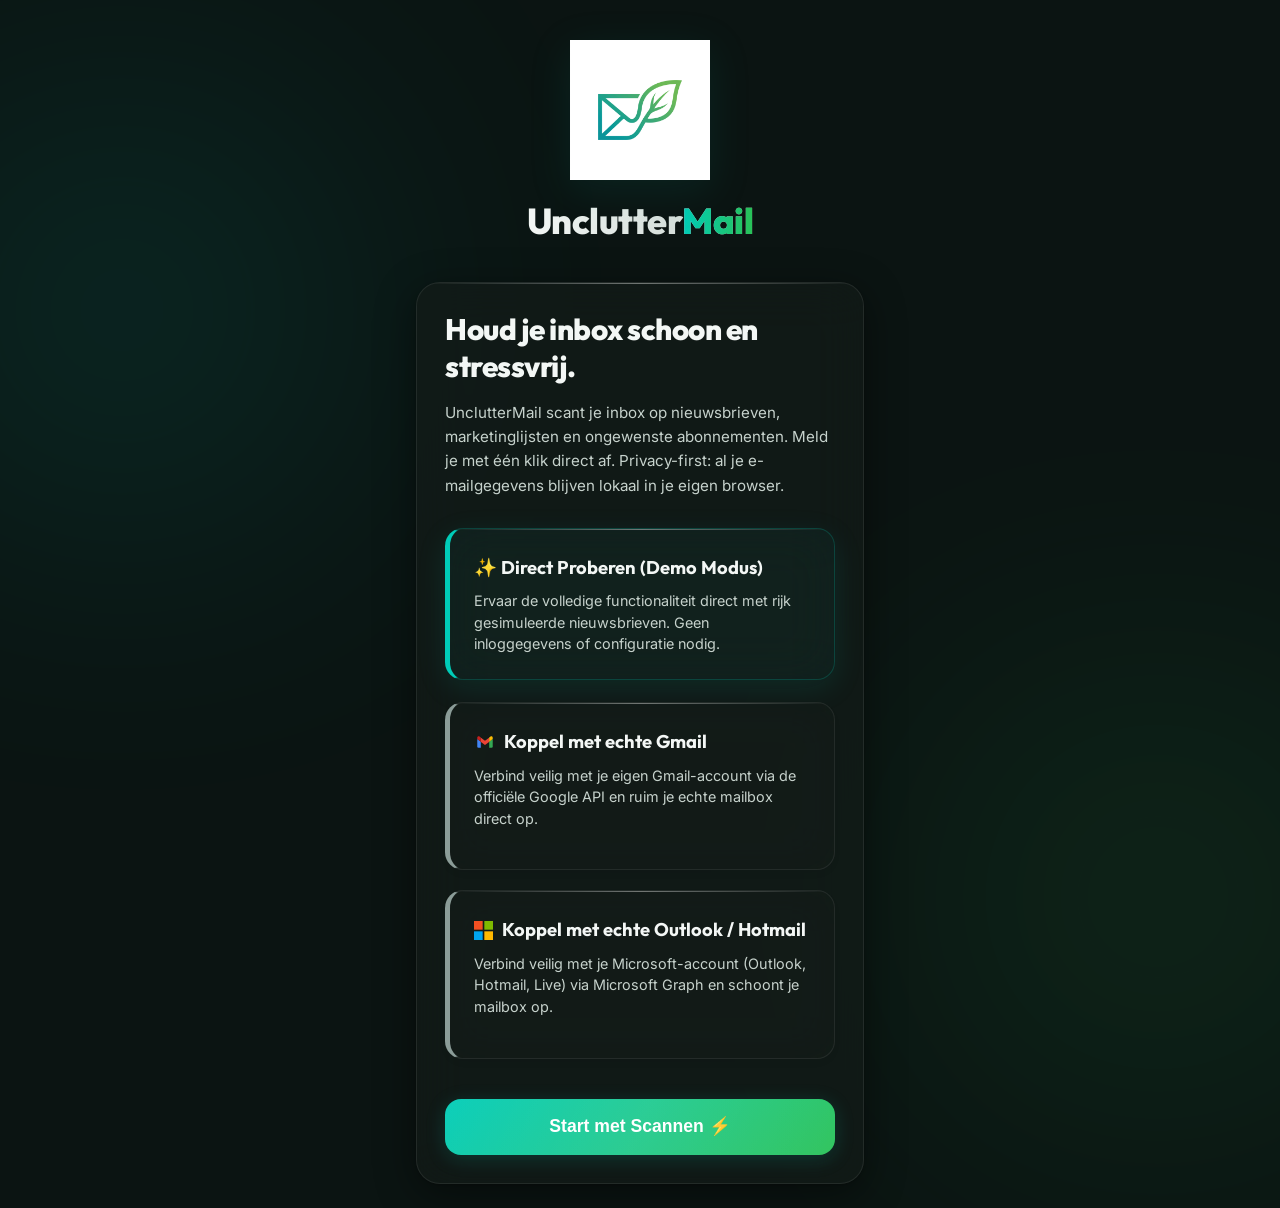
==== commit 36da4aa8: "Redesigned mode selection and disconnect buttons to match the premium Obsidian-Dark capsule design s" ====
--- a/index.html
+++ b/index.html
@@ -26,11 +26,11 @@
         <img src="logo.png" alt="UnclutterMail Logo" class="logo-icon-img">
         <div class="logo-text">Unclutter<span>Mail</span></div>
       </div>
-      <div style="display: flex; align-items: center; gap: 1rem;">
+      <div class="header-actions">
         <div id="active-mode-badge" class="mode-badge demo">
           <span class="badge-dot">●</span> <span class="badge-text">Demo Modus</span>
         </div>
-        <button id="btn-disconnect" class="btn btn-disconnect" style="display: none; padding: 0.4rem 0.8rem; font-size: 0.8rem; border-radius: 10px;">
+        <button id="btn-disconnect" class="btn btn-disconnect" style="display: none;">
           Ontkoppelen
         </button>
       </div>
--- a/styles.css
+++ b/styles.css
@@ -95,6 +95,7 @@
   display: flex;
   align-items: center;
   gap: 0.75rem;
+  cursor: pointer;
 }
 
 .logo-icon {
@@ -141,34 +142,57 @@
   -webkit-text-fill-color: transparent;
 }
 
+.header-actions {
+  display: flex;
+  align-items: center;
+  gap: 0.6rem;
+}
+
 .mode-badge {
-  background: rgba(255, 255, 255, 0.05);
-  border: 1px solid var(--card-border);
-  padding: 0.5rem 1rem;
-  border-radius: 20px;
-  font-size: 0.85rem;
+  background: rgba(255, 255, 255, 0.02);
+  border: 1px solid rgba(255, 255, 255, 0.05);
+  padding: 0.4rem 0.85rem;
+  border-radius: 30px;
+  font-size: 0.78rem;
   font-weight: 600;
   display: flex;
   align-items: center;
-  gap: 0.5rem;
+  gap: 0.45rem;
+  letter-spacing: 0.25px;
+  backdrop-filter: blur(8px);
+  -webkit-backdrop-filter: blur(8px);
+  transition: var(--transition-smooth);
 }
 
 .mode-badge.gmail {
-  border-color: rgba(244, 67, 54, 0.3);
-  color: #ff6b6b;
-  box-shadow: 0 0 10px rgba(244, 67, 54, 0.1);
+  background: rgba(234, 67, 53, 0.05);
+  border-color: rgba(234, 67, 53, 0.2);
+  color: var(--danger);
+  box-shadow: 0 0 12px rgba(234, 67, 53, 0.08), inset 0 1px 0 rgba(255, 255, 255, 0.03);
 }
 
 .mode-badge.demo {
-  border-color: rgba(0, 178, 161, 0.3);
+  background: rgba(0, 178, 161, 0.05);
+  border-color: rgba(0, 178, 161, 0.2);
   color: var(--color-primary);
-  box-shadow: 0 0 10px rgba(0, 178, 161, 0.1);
+  box-shadow: 0 0 12px rgba(0, 178, 161, 0.08), inset 0 1px 0 rgba(255, 255, 255, 0.03);
 }
 
 .mode-badge.outlook {
-  border-color: rgba(0, 120, 212, 0.3);
-  color: #0078d4;
-  box-shadow: 0 0 10px rgba(0, 120, 212, 0.1);
+  background: rgba(0, 164, 239, 0.05);
+  border-color: rgba(0, 164, 239, 0.2);
+  color: hsl(205, 100%, 55%);
+  box-shadow: 0 0 12px rgba(0, 164, 239, 0.08), inset 0 1px 0 rgba(255, 255, 255, 0.03);
+}
+
+.badge-dot {
+  font-size: 0.65rem;
+  animation: pulseDot 2s cubic-bezier(0.4, 0, 0.6, 1) infinite;
+}
+
+@keyframes pulseDot {
+  0%, 100% { opacity: 1; transform: scale(1); }
+  50% { opacity: 0.4; transform: scale(0.9); }
 }
 
 /* State Screens */
@@ -214,6 +238,12 @@
   margin-top: 1rem;
   margin-bottom: 2rem;
   text-align: center;
+  cursor: pointer;
+  transition: var(--transition-bounce);
+}
+
+.logo-hero-container:hover {
+  transform: scale(1.03);
 }
 
 .logo-hero-img {
@@ -285,11 +315,28 @@
 }
 
 .auth-option.active {
-  border-color: rgba(0, 178, 161, 0.2);
+  transform: translateY(-2px);
+}
+
+#opt-demo.active {
+  border-color: rgba(0, 178, 161, 0.25);
   border-left: 5px solid var(--color-primary);
-  background: rgba(255, 255, 255, 0.08);
-  box-shadow: 0 8px 30px rgba(0, 178, 161, 0.15);
-  transform: translateY(-2px);
+  background: rgba(0, 178, 161, 0.05);
+  box-shadow: 0 8px 30px rgba(0, 178, 161, 0.12);
+}
+
+#opt-gmail.active {
+  border-color: rgba(234, 67, 53, 0.25);
+  border-left: 5px solid var(--danger);
+  background: rgba(234, 67, 53, 0.05);
+  box-shadow: 0 8px 30px rgba(234, 67, 53, 0.12);
+}
+
+#opt-outlook.active {
+  border-color: rgba(0, 164, 239, 0.25);
+  border-left: 5px solid hsl(205, 100%, 55%);
+  background: rgba(0, 164, 239, 0.05);
+  box-shadow: 0 8px 30px rgba(0, 164, 239, 0.12);
 }
 
 .auth-title {
@@ -430,13 +477,35 @@
 }
 
 .btn-disconnect {
-  background: rgba(244, 67, 54, 0.05);
-  border-color: rgba(244, 67, 54, 0.2);
-  color: #ff6b6b;
+  background: rgba(234, 67, 54, 0.05);
+  border: 1px solid rgba(234, 67, 54, 0.2);
+  color: hsl(350, 95%, 72%);
+  padding: 0.4rem 0.85rem;
+  font-size: 0.78rem;
+  border-radius: 30px;
+  font-weight: 600;
+  height: auto;
+  min-height: 0;
+  backdrop-filter: blur(8px);
+  -webkit-backdrop-filter: blur(8px);
+  transition: var(--transition-bounce);
+  box-shadow: inset 0 1px 0 rgba(255, 255, 255, 0.03);
+}
+
+.btn-disconnect::after {
+  display: none;
 }
 
 .btn-disconnect:hover {
-  background: rgba(244, 67, 54, 0.12);
+  background: rgba(234, 67, 54, 0.12);
+  border-color: rgba(234, 67, 54, 0.35);
+  color: hsl(350, 100%, 78%);
+  transform: translateY(-1px);
+  box-shadow: 0 4px 12px rgba(234, 67, 54, 0.15), inset 0 1px 0 rgba(255, 255, 255, 0.05);
+}
+
+.btn-disconnect:active {
+  transform: translateY(0);
 }
 
 /* Scanner Screen */
